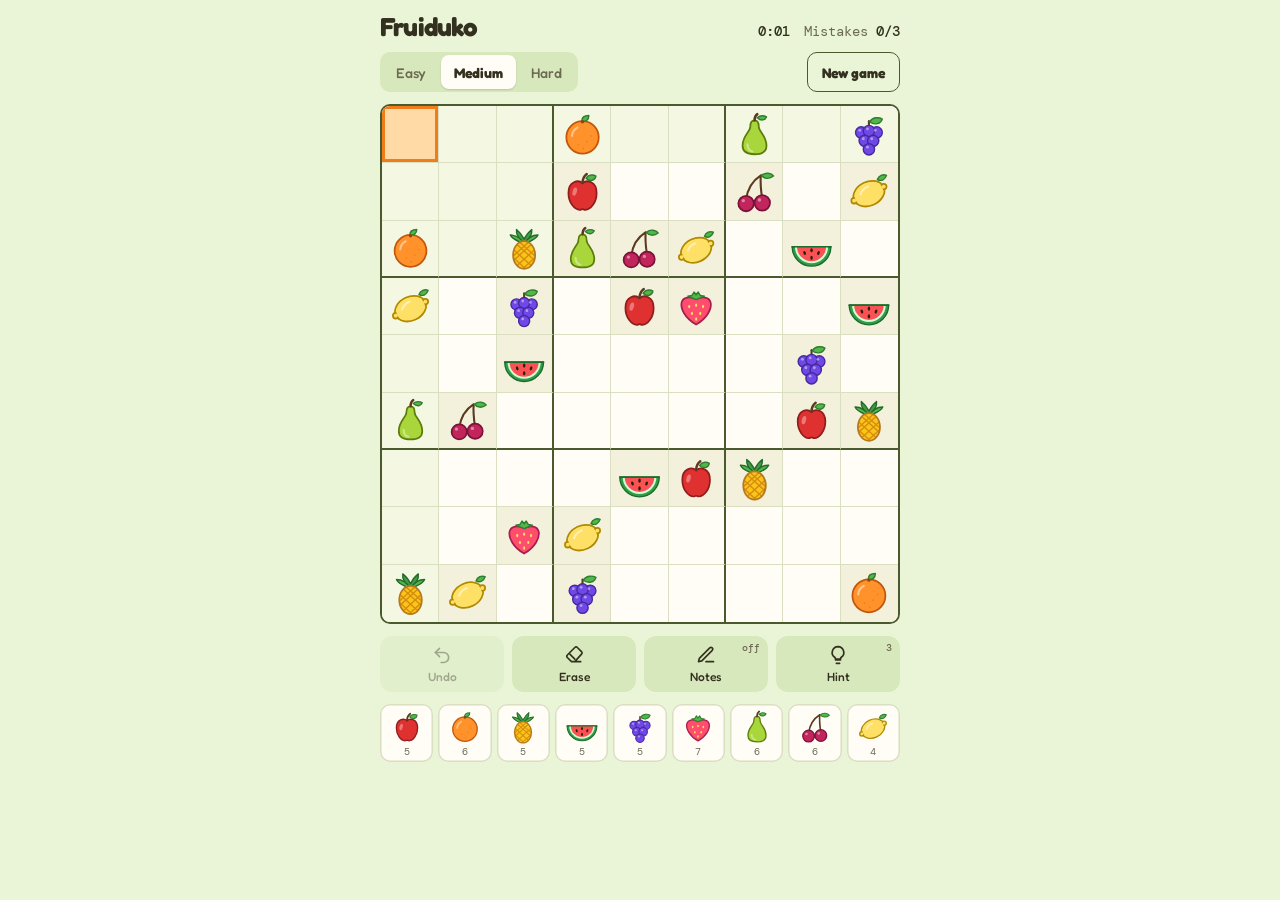
==== fruiduko/index.html @ b2b8f23d "Rename index.html to fruiduko/index.html" ====
<!doctype html><html><head><meta charset=utf8><meta name=viewport content="width=device-width,initial-scale=1,viewport-fit=cover"><style>:root{color-scheme:light;box-sizing:border-box;padding-top:env(safe-area-inset-top,0px);padding-bottom:env(safe-area-inset-bottom,0px)}html{scroll-padding-top:env(safe-area-inset-top,0px)}body{margin:0;padding:0;font:14px -apple-system,BlinkMacSystemFont,sans-serif;background:#fff;color:#000}img{max-width:100%}[hidden]:not([hidden=until-found i]){display:none!important}</style></head><body>
<title>Fruiduko</title>
<meta name="claude:viewport-fit-sides" content="cover">
<link rel="preconnect" href="https://fonts.googleapis.com">
<link rel="preconnect" href="https://fonts.gstatic.com" crossorigin>
<link rel="stylesheet" href="https://fonts.googleapis.com/css2?family=Fredoka:wght@400..700&family=DM+Mono:wght@400;500&display=swap">
<style>
/* Layout: one centred column. The board is the hero; stats sit above it, tools and number pad below it. */
/* Colour plan: a fruit stand. Leaf green for actions, orange for the selected cell, lemon for matches, berry red for mistakes. */
:root {
  --bg: #eaf5d8;
  --surface: #fffdf6;
  --ink: #33301f;
  --muted: #6c6a52;
  --line: #d9dfc0;
  --line-strong: #4b5a2e;
  --accent: #3d8b37;
  --accent-ink: #ffffff;
  --select-bg: #ffd9a6;
  --select-ring: #ef7d1a;
  --given-bg: #f3f0dc;
  --same: #fff0a8;
  --peer: #f4f8e2;
  --bad: #c2284a;
  --bad-soft: #fcd9df;
  --panel: #d8e8bd;
  --font-display: "Fredoka", "Nunito", system-ui, -apple-system, "Segoe UI", sans-serif;
  --font-mono: "DM Mono", ui-monospace, "SF Mono", Menlo, monospace;
}
@media (prefers-color-scheme: dark) {
  :root:not([data-theme="light"]) {
    --bg: #1a2216; --surface: #252f20; --ink: #f2f1df; --muted: #a8ad92;
    --line: #3a4730; --line-strong: #a3b78a; --accent: #8ed16c; --accent-ink: #13200c;
    --select-bg: #5a3a18; --select-ring: #ffa447; --given-bg: #2e3a27; --same: #4f4a1a;
    --peer: #2b3625; --bad: #ff8095; --bad-soft: #522230; --panel: #34412b; color-scheme: dark;
  }
}
:root[data-theme="dark"] {
  --bg: #1a2216; --surface: #252f20; --ink: #f2f1df; --muted: #a8ad92;
  --line: #3a4730; --line-strong: #a3b78a; --accent: #8ed16c; --accent-ink: #13200c;
  --select-bg: #5a3a18; --select-ring: #ffa447; --given-bg: #2e3a27; --same: #4f4a1a;
  --peer: #2b3625; --bad: #ff8095; --bad-soft: #522230; --panel: #34412b; color-scheme: dark;
}

* { box-sizing: border-box; }
body {
  background: var(--bg);
  color: var(--ink);
  font-family: var(--font-display);
  padding-block: 14px 24px;
  padding-left: max(16px, env(safe-area-inset-left, 0px));
  padding-right: max(16px, env(safe-area-inset-right, 0px));
  display: flex;
  justify-content: center;
  -webkit-tap-highlight-color: transparent;
}
button { font: inherit; color: inherit; }

.app {
  width: min(100%, 520px, max(300px, calc(100svh - 330px)));
  min-width: 0;
  display: flex;
  flex-direction: column;
  gap: 12px;
}

/* Header: title on the left, timer and mistakes on the right */
.top { display: flex; align-items: baseline; justify-content: space-between; gap: 12px; }
h1 { margin: 0; font-size: 26px; font-weight: 800; letter-spacing: -0.03em; line-height: 1; text-wrap: balance; }
.stats { display: flex; gap: 14px; font-family: var(--font-mono); font-size: 14px; color: var(--muted); font-variant-numeric: tabular-nums; }
.stats b { color: var(--ink); font-weight: 500; }
.stats .warn b { color: var(--bad); }

/* Difficulty switch and New game button */
.bar { display: flex; align-items: center; justify-content: space-between; gap: 10px; flex-wrap: wrap; }
.seg { display: inline-flex; background: var(--panel); border-radius: 10px; padding: 3px; gap: 2px; }
.seg button {
  border: 0; background: transparent; padding: 7px 13px; border-radius: 8px;
  font-size: 14px; font-weight: 500; color: var(--muted); cursor: pointer; min-height: 34px;
}
.seg button[aria-checked="true"] { background: var(--surface); color: var(--ink); font-weight: 700; box-shadow: 0 1px 2px rgba(0,0,0,.15); }
.ghost {
  border: 1.5px solid var(--line-strong); background: transparent; border-radius: 10px;
  padding: 7px 14px; font-size: 14px; font-weight: 700; cursor: pointer; min-height: 40px;
}

/* The 9x9 board. container-type lets digits scale with the board width (cqw units). */
.board {
  display: grid;
  grid-template-columns: repeat(9, 1fr);
  grid-template-rows: repeat(9, 1fr);
  aspect-ratio: 1;
  width: 100%;
  max-width: 100%;
  container-type: inline-size;
  background: var(--surface);
  border: 2px solid var(--line-strong);
  border-radius: 10px;
  overflow: hidden;
}
/* One cell. Thin lines everywhere; .cr / .cb add thick lines between 3x3 boxes; .ce / .be remove the outer edge. */
.cell {
  appearance: none; margin: 0; padding: 0; min-width: 0; min-height: 0;
  position: relative; background: var(--surface); color: var(--ink);
  border: 0; border-right: 1px solid var(--line); border-bottom: 1px solid var(--line);
  cursor: pointer; display: grid; place-items: center; font-family: var(--font-display);
}
.cell.cr { border-right: 2px solid var(--line-strong); }
.cell.cb { border-bottom: 2px solid var(--line-strong); }
.cell.ce { border-right: 0; }
.cell.be { border-bottom: 0; }
/* Highlight states, weakest to strongest: same row/column/box, same digit, selected cell. Wrong digits go red. */
.cell.given { background: var(--given-bg); }
.cell.peer { background: var(--peer); }
.cell.same { background: var(--same); }
.cell.sel { background: var(--select-bg); box-shadow: inset 0 0 0 3px var(--select-ring); z-index: 1; }
.cell.bad { background: var(--bad-soft); box-shadow: inset 0 0 0 2px var(--bad); }
.cell:focus-visible { outline: 2px solid var(--select-ring); outline-offset: -3px; z-index: 2; }
/* Fruit icons: each digit 1-9 is drawn as one fruit (see the <symbol> sheet in the HTML). */
.v { width: 80%; height: 80%; display: block; }
.v svg, .nt i svg, .key .d svg { display: block; width: 100%; height: 100%; }
/* Pencil marks: a 3x3 grid of small digits inside the cell, shown only while the cell is empty */
.nt { position: absolute; inset: 7%; display: grid; grid-template-columns: repeat(3, 1fr); grid-template-rows: repeat(3, 1fr); pointer-events: none; }
.nt i {
  visibility: hidden; font-style: normal; font-family: var(--font-mono);
  display: grid; place-items: center; line-height: 1;
}
.nt i.on { visibility: visible; }
.cell.hasv .nt { display: none; }

/* Undo / Erase / Notes / Hint buttons */
.tools { display: grid; grid-template-columns: repeat(4, 1fr); gap: 8px; }
.tool {
  border: 0; background: var(--panel); border-radius: 12px; min-height: 56px; cursor: pointer;
  display: flex; flex-direction: column; align-items: center; justify-content: center; gap: 4px;
  font-size: 12px; font-weight: 500; position: relative; padding: 6px 2px;
}
.tool svg { width: 20px; height: 20px; }
.tool[aria-pressed="true"] { background: var(--accent); color: var(--accent-ink); }
.tool:disabled { opacity: .4; cursor: default; }
.tool .badge {
  position: absolute; top: 5px; right: 8px; font-family: var(--font-mono); font-size: 10px; color: var(--muted);
}
.tool[aria-pressed="true"] .badge { color: var(--accent-ink); }

/* Number pad: nine buttons in one row, each with a "remaining" counter */
.pad { display: grid; grid-template-columns: repeat(9, 1fr); gap: 5px; }
.key {
  border: 0; background: var(--surface); border-radius: 10px; min-height: 58px; cursor: pointer; min-width: 0;
  display: flex; flex-direction: column; align-items: center; justify-content: center; gap: 3px;
  box-shadow: inset 0 0 0 1.5px var(--line); padding: 4px 0;
}
.key .d { width: min(34px, 82%); aspect-ratio: 1; display: block; }
.key .n { font-family: var(--font-mono); font-size: 10px; color: var(--muted); line-height: 1; }
.key:active { background: var(--select-bg); }
.key:disabled { opacity: .3; cursor: default; }
.tool:focus-visible, .key:focus-visible, .ghost:focus-visible, .seg button:focus-visible, .go:focus-visible { outline: 2px solid var(--accent); outline-offset: 2px; }


/* Dialog overlay for the win, game-over and confirm messages */
.overlay {
  position: fixed; inset: 0; z-index: 20; display: grid; place-items: center;
  background: rgba(10, 14, 22, .55);
  padding: max(16px, env(safe-area-inset-top, 0px)) max(16px, env(safe-area-inset-right, 0px)) max(16px, env(safe-area-inset-bottom, 0px)) max(16px, env(safe-area-inset-left, 0px));
}
.card { background: var(--surface); color: var(--ink); border-radius: 16px; padding: 24px; width: min(100%, 340px); display: flex; flex-direction: column; gap: 14px; }
.card h2 { margin: 0; font-size: 26px; letter-spacing: -0.03em; font-weight: 800; text-wrap: balance; }
.card p { margin: 0; color: var(--muted); font-size: 15px; line-height: 1.5; }
.facts { display: grid; grid-template-columns: repeat(3, 1fr); gap: 8px; font-family: var(--font-mono); }
.facts div { background: var(--panel); border-radius: 10px; padding: 10px 6px; text-align: center; }
.facts b { display: block; font-size: 18px; font-weight: 500; color: var(--ink); }
.facts span { font-size: 11px; color: var(--muted); }
.go { border: 0; background: var(--accent); color: var(--accent-ink); border-radius: 12px; min-height: 48px; font-size: 16px; font-weight: 700; cursor: pointer; }
.go.alt { background: transparent; color: var(--ink); box-shadow: inset 0 0 0 1.5px var(--line-strong); }

/* Slightly smaller controls on narrow phones */
@media (max-width: 420px) {
  h1 { font-size: 22px; }
  .key { min-height: 52px; }
  .seg button { padding: 7px 10px; }
}
@media (prefers-reduced-motion: no-preference) {
  .cell, .tool, .key { transition: background-color .12s ease; }
}
</style>

<!-- Fruit drawings. Fruit n stands for digit n. They are referenced with <use href="#fruit-n"> so they are defined only once. -->
<svg width="0" height="0" style="position:absolute" aria-hidden="true" focusable="false">
  <defs>
    <!-- 1 Apple -->
    <symbol id="fruit-1" viewBox="0 0 64 64">
      <path d="M32 20c-6-5-20-3-20 14 0 14 9 24 16 24 2 0 3-1 4-1s2 1 4 1c7 0 16-10 16-24 0-17-14-19-20-14z" fill="#e03131" stroke="#8f1d1d" stroke-width="2.5" stroke-linejoin="round"/>
      <path d="M32 20c0-6 2-10 6-13" fill="none" stroke="#5b3a1e" stroke-width="3.5" stroke-linecap="round"/>
      <path d="M37 13c4-6 11-5 14-3-1 6-8 9-14 3z" fill="#51b848" stroke="#2e7d32" stroke-width="2" stroke-linejoin="round"/>
      <ellipse cx="21" cy="32" rx="3" ry="6" fill="#fff" opacity=".35" transform="rotate(15 21 32)"/>
    </symbol>
    <!-- 2 Orange -->
    <symbol id="fruit-2" viewBox="0 0 64 64">
      <circle cx="32" cy="36" r="23" fill="#ff922b" stroke="#c2570c" stroke-width="2.5"/>
      <path d="M31 13c0-5 4-8 10-8 0 6-4 9-10 8z" fill="#51b848" stroke="#2e7d32" stroke-width="2" stroke-linejoin="round"/>
      <circle cx="32" cy="14" r="2.5" fill="#8a4a0f"/>
      <path d="M17 34a15 15 0 0 1 8-12" fill="none" stroke="#fff" stroke-width="3" stroke-linecap="round" opacity=".45"/>
      <g fill="#e8710f" opacity=".6"><circle cx="38" cy="42" r="1.2"/><circle cx="26" cy="46" r="1.2"/><circle cx="44" cy="34" r="1.2"/><circle cx="33" cy="52" r="1.2"/></g>
    </symbol>
    <!-- 3 Pineapple -->
    <symbol id="fruit-3" viewBox="0 0 64 64">
      <clipPath id="pineapple-body"><ellipse cx="32" cy="42" rx="16" ry="20"/></clipPath>
      <path d="M32 26C25 18 20 14 21 5c4 3 8 8 11 14 3-6 7-11 11-14 1 9-4 13-11 21z" fill="#3f9e45" stroke="#25692b" stroke-width="2" stroke-linejoin="round"/>
      <path d="M32 26C24 22 15 20 12 13c7 0 15 4 20 13zM32 26c8-4 17-6 20-13-7 0-15 4-20 13z" fill="#51b848" stroke="#25692b" stroke-width="2" stroke-linejoin="round"/>
      <ellipse cx="32" cy="42" rx="16" ry="20" fill="#fcc419"/>
      <g clip-path="url(#pineapple-body)" stroke="#c77d0a" stroke-width="2" opacity=".75">
        <path d="M10 28l44 40M10 40l44 40M10 16l44 40M10 52l32 30M24 22l40 36"/>
        <path d="M54 28L10 68M54 40L10 80M54 16L10 56M54 52L22 82M40 22L0 58"/>
      </g>
      <ellipse cx="32" cy="42" rx="16" ry="20" fill="none" stroke="#b7791f" stroke-width="2.5"/>
    </symbol>
    <!-- 4 Watermelon slice -->
    <symbol id="fruit-4" viewBox="0 0 64 64">
      <g transform="translate(0 6)">
        <path d="M4 24a28 28 0 0 0 56 0z" fill="#2f9e44" stroke="#1d6b2d" stroke-width="2" stroke-linejoin="round"/>
        <path d="M8 24a24 24 0 0 0 48 0z" fill="#d3f9d8"/>
        <path d="M11 24a21 21 0 0 0 42 0z" fill="#fa5252"/>
        <g fill="#2b1d12"><ellipse cx="22" cy="33" rx="1.8" ry="3" transform="rotate(-20 22 33)"/><ellipse cx="32" cy="40" rx="1.8" ry="3"/><ellipse cx="42" cy="33" rx="1.8" ry="3" transform="rotate(20 42 33)"/><ellipse cx="32" cy="29" rx="1.8" ry="3"/></g>
        <path d="M4 24h56" stroke="#1d6b2d" stroke-width="2.5" stroke-linecap="round"/>
      </g>
    </symbol>
    <!-- 5 Grapes -->
    <symbol id="fruit-5" viewBox="0 0 64 64">
      <path d="M32 22v-9" stroke="#5b3a1e" stroke-width="3" stroke-linecap="round"/>
      <path d="M33 14c4-7 13-7 18-4-2 7-11 9-18 4z" fill="#51b848" stroke="#2e7d32" stroke-width="2" stroke-linejoin="round"/>
      <g fill="#7048e8" stroke="#45299c" stroke-width="2">
        <circle cx="21" cy="29" r="8"/><circle cx="43" cy="29" r="8"/><circle cx="32" cy="27" r="8"/>
        <circle cx="26" cy="41" r="8"/><circle cx="38" cy="41" r="8"/><circle cx="32" cy="53" r="8"/>
      </g>
      <g fill="#fff" opacity=".45"><circle cx="19" cy="26" r="2"/><circle cx="30" cy="24" r="2"/><circle cx="41" cy="26" r="2"/><circle cx="24" cy="38" r="2"/><circle cx="36" cy="38" r="2"/><circle cx="30" cy="50" r="2"/></g>
    </symbol>
    <!-- 6 Strawberry -->
    <symbol id="fruit-6" viewBox="0 0 64 64">
      <path d="M32 58C16 49 9 35 11 26c2-8 12-9 21-5 9-4 19-3 21 5 2 9-5 23-21 32z" fill="#ff4d6d" stroke="#a61e4d" stroke-width="2.5" stroke-linejoin="round"/>
      <path d="M32 22l-12-5 6-1 3-5 3 4 3-4 3 5 6 1z" fill="#51b848" stroke="#2e7d32" stroke-width="2" stroke-linejoin="round"/>
      <g fill="#ffe066"><ellipse cx="22" cy="32" rx="1.5" ry="2.4"/><ellipse cx="32" cy="30" rx="1.5" ry="2.4"/><ellipse cx="42" cy="32" rx="1.5" ry="2.4"/><ellipse cx="26" cy="42" rx="1.5" ry="2.4"/><ellipse cx="38" cy="42" rx="1.5" ry="2.4"/><ellipse cx="32" cy="50" rx="1.5" ry="2.4"/></g>
    </symbol>
    <!-- 7 Pear -->
    <symbol id="fruit-7" viewBox="0 0 64 64">
      <path d="M32 12c-4 0-6 4-6 9 0 7-11 12-11 27 0 9 8 12 17 12s17-3 17-12c0-15-11-20-11-27 0-5-2-9-6-9z" fill="#a9d63a" stroke="#5c7c0b" stroke-width="2.5" stroke-linejoin="round"/>
      <path d="M32 12c0-4 1-7 4-9" fill="none" stroke="#5b3a1e" stroke-width="3.5" stroke-linecap="round"/>
      <path d="M36 8c4-4 10-3 13-1-2 5-8 6-13 1z" fill="#51b848" stroke="#2e7d32" stroke-width="2" stroke-linejoin="round"/>
      <path d="M22 46c0 6 3 9 7 10" fill="none" stroke="#fff" stroke-width="3" stroke-linecap="round" opacity=".4"/>
    </symbol>
    <!-- 8 Cherries -->
    <symbol id="fruit-8" viewBox="0 0 64 64">
      <path d="M20 44C22 26 30 16 41 9M43 43C41 30 40 18 41 9" fill="none" stroke="#5b3a1e" stroke-width="3" stroke-linecap="round"/>
      <path d="M42 9c6-5 14-3 17 1-6 5-14 4-17-1z" fill="#51b848" stroke="#2e7d32" stroke-width="2" stroke-linejoin="round"/>
      <circle cx="20" cy="49" r="11" fill="#c2255c" stroke="#7a1238" stroke-width="2.5"/>
      <circle cx="43" cy="48" r="11" fill="#c2255c" stroke="#7a1238" stroke-width="2.5"/>
      <g fill="#fff" opacity=".45"><circle cx="16" cy="45" r="2.4"/><circle cx="39" cy="44" r="2.4"/></g>
    </symbol>
    <!-- 9 Lemon -->
    <symbol id="fruit-9" viewBox="0 0 64 64">
      <g fill="#ffe066" stroke="#b08a00" stroke-width="2.5" stroke-linejoin="round">
        <ellipse cx="32" cy="35" rx="23" ry="17" transform="rotate(-25 32 35)"/>
        <circle cx="11" cy="45" r="4"/><circle cx="53" cy="25" r="4"/>
      </g>
      <ellipse cx="32" cy="35" rx="21" ry="15" transform="rotate(-25 32 35)" fill="#ffe066"/>
      <path d="M44 15c2-6 8-8 13-6-2 6-7 9-13 6z" fill="#51b848" stroke="#2e7d32" stroke-width="2" stroke-linejoin="round"/>
      <path d="M20 36c2-6 6-9 11-11" fill="none" stroke="#fff" stroke-width="3" stroke-linecap="round" opacity=".5"/>
    </symbol>
  </defs>
</svg>

<!-- Game screen: header, difficulty, board, tools, number pad -->
<main class="app">
  <div class="top">
    <h1>Fruiduko</h1>
    <div class="stats" aria-live="off">
      <span id="timer-wrap"><b id="timer">0:00</b></span>
      <span id="miss-wrap">Mistakes <b id="miss">0/3</b></span>
    </div>
  </div>

  <div class="bar">
    <div class="seg" role="radiogroup" aria-label="Difficulty">
      <button type="button" id="lv-easy" role="radio" data-level="easy" aria-checked="false">Easy</button>
      <button type="button" id="lv-medium" role="radio" data-level="medium" aria-checked="true">Medium</button>
      <button type="button" id="lv-hard" role="radio" data-level="hard" aria-checked="false">Hard</button>
    </div>
    <button type="button" class="ghost" id="new-game">New game</button>
  </div>

  <div class="board" id="board" role="group" aria-label="Sudoku board"></div>

  <div class="tools">
    <button type="button" class="tool" id="undo"><svg viewBox="0 0 24 24" fill="none" stroke="currentColor" stroke-width="2" stroke-linecap="round" stroke-linejoin="round" aria-hidden="true"><path d="M9 14 4 9l5-5"/><path d="M4 9h10a6 6 0 0 1 0 12h-3"/></svg>Undo</button>
    <button type="button" class="tool" id="erase"><svg viewBox="0 0 24 24" fill="none" stroke="currentColor" stroke-width="2" stroke-linecap="round" stroke-linejoin="round" aria-hidden="true"><path d="M20 20H9l-5-5a2 2 0 0 1 0-3l9-9a2 2 0 0 1 3 0l5 5a2 2 0 0 1 0 3l-8 9"/><path d="M7 11l6 6"/></svg>Erase</button>
    <button type="button" class="tool" id="notes" aria-pressed="false"><svg viewBox="0 0 24 24" fill="none" stroke="currentColor" stroke-width="2" stroke-linecap="round" stroke-linejoin="round" aria-hidden="true"><path d="M12 20h9"/><path d="M16.5 3.5a2.1 2.1 0 0 1 3 3L7 19l-4 1 1-4Z"/></svg>Notes<span class="badge" id="notes-badge">off</span></button>
    <button type="button" class="tool" id="hint"><svg viewBox="0 0 24 24" fill="none" stroke="currentColor" stroke-width="2" stroke-linecap="round" stroke-linejoin="round" aria-hidden="true"><path d="M9 18h6"/><path d="M10 22h4"/><path d="M12 2a7 7 0 0 0-4 12.7c.6.5 1 1.3 1 2.3h6c0-1 .4-1.8 1-2.3A7 7 0 0 0 12 2Z"/></svg>Hint<span class="badge" id="hint-badge">3</span></button>
  </div>

  <div class="pad" id="pad"></div>

</main>

<!-- Dialog used for win, game over and "start a new game?" confirmation (filled in by the script) -->
<div class="overlay" id="overlay" hidden>
  <div class="card" role="dialog" aria-modal="true" aria-labelledby="ov-title">
    <h2 id="ov-title"></h2>
    <p id="ov-text"></p>
    <div class="facts" id="ov-facts"></div>
    <button type="button" class="go" id="ov-primary"></button>
    <button type="button" class="go alt" id="ov-secondary"></button>
  </div>
</div>

<script>
(function () {
  'use strict';

  /* =====================================================================
     SETTINGS
     ===================================================================== */

  // Bumped from v1 because the saved-game format changed with the renaming.
  const STORAGE_KEY = 'nine-by-nine-v2';  // the saved format is unchanged, so earlier games still load
  const CELL_COUNT = 81;
  const MAX_MISTAKES = 3;
  const MAX_HINTS = 3;

  // How many numbers are pre-filled ("clues") at each difficulty. Fewer clues = harder.
  const CLUES_BY_LEVEL = { easy: 40, medium: 32, hard: 26 };
  const LEVEL_LABEL = { easy: 'Easy', medium: 'Medium', hard: 'Hard' };

  // Each digit 1-9 is shown as one fruit. FRUIT_NAMES[0] is the fruit for digit 1, and so on.
  // The drawings live in the <symbol> sheet at the top of the page (ids fruit-1 ... fruit-9).
  const FRUIT_NAMES = ['Apple', 'Orange', 'Pineapple', 'Watermelon', 'Grapes', 'Strawberry', 'Pear', 'Cherries', 'Lemon'];

  // Returns the SVG markup that draws the fruit for a digit.
  function fruitIcon(digit) {
    return '<svg viewBox="0 0 64 64" aria-hidden="true"><use href="#fruit-' + digit + '"/></svg>';
  }

  // Removing clues one by one can take a while; stop after this long and keep what we have.
  const MAX_GENERATION_MS = 1500;

  /* =====================================================================
     BOARD GEOMETRY
     Cells are numbered 0..80, left to right, top to bottom:
       row = floor(cell / 9), column = cell % 9
     A "box" is one of the nine 3x3 blocks, numbered 0..8 in the same order.
     ===================================================================== */

  const boxIndexOfCell = [];  // boxIndexOfCell[cell] -> which 3x3 box the cell is in
  const peerCellsOf = [];     // peerCellsOf[cell]    -> the 20 cells sharing its row, column or box

  for (let cell = 0; cell < CELL_COUNT; cell++) {
    const row = Math.floor(cell / 9);
    const column = cell % 9;
    boxIndexOfCell.push(Math.floor(row / 3) * 3 + Math.floor(column / 3));
  }

  for (let cell = 0; cell < CELL_COUNT; cell++) {
    const peers = [];
    for (let other = 0; other < CELL_COUNT; other++) {
      if (other === cell) continue;
      const sameRow = Math.floor(cell / 9) === Math.floor(other / 9);
      const sameColumn = cell % 9 === other % 9;
      const sameBox = boxIndexOfCell[cell] === boxIndexOfCell[other];
      if (sameRow || sameColumn || sameBox) peers.push(other);
    }
    peerCellsOf.push(peers);
  }

  // Fisher-Yates shuffle: puts the array in random order (changes the array itself).
  function shuffleInPlace(items) {
    for (let i = items.length - 1; i > 0; i--) {
      const j = Math.floor(Math.random() * (i + 1));
      const swap = items[i];
      items[i] = items[j];
      items[j] = swap;
    }
    return items;
  }

  /* =====================================================================
     PUZZLE GENERATION
     1. Fill a complete valid grid using a randomised solver.
     2. Remove numbers one at a time, but only keep a removal if the puzzle
        still has exactly one solution.
     ===================================================================== */

  /*
    Backtracking solver.

    `grid` is an array of 81 digits, with 0 meaning empty.
    The solver tracks which digits are already used in each row, column and
    box as bitmasks: digit d is stored as bit (d - 1), so 1 -> 0b000000001
    and 9 -> 0b100000000.

    It always fills the empty cell with the fewest possible digits first,
    which keeps the search very small.

    It stops once it has found `solutionLimit` solutions. Passing 2 is
    enough to answer "is this solution unique?".
    With `randomizeOrder` it tries digits in random order, which is how we
    create a random complete grid from an empty one.

    Returns how many solutions it found and a copy of the first one.
  */
  function solveGrid(grid, solutionLimit, randomizeOrder) {
    const rowDigitMasks = new Array(9).fill(0);
    const columnDigitMasks = new Array(9).fill(0);
    const boxDigitMasks = new Array(9).fill(0);
    const workingGrid = grid.slice(); // never modify the caller's grid
    let solutionCount = 0;
    let firstSolution = null;

    // Record the digits that are already on the board.
    for (let cell = 0; cell < CELL_COUNT; cell++) {
      const digit = workingGrid[cell];
      if (digit) {
        const digitBit = 1 << (digit - 1);
        rowDigitMasks[Math.floor(cell / 9)] |= digitBit;
        columnDigitMasks[cell % 9] |= digitBit;
        boxDigitMasks[boxIndexOfCell[cell]] |= digitBit;
      }
    }

    function search() {
      // Step 1: find the empty cell with the fewest candidate digits.
      let bestCell = -1;
      let bestCandidates = 0;     // bitmask of digits that fit in bestCell
      let bestCandidateCount = 10;

      for (let cell = 0; cell < CELL_COUNT; cell++) {
        if (workingGrid[cell]) continue;
        const usedDigits = rowDigitMasks[Math.floor(cell / 9)] | columnDigitMasks[cell % 9] | boxDigitMasks[boxIndexOfCell[cell]];
        const candidates = ~usedDigits & 0b111111111;

        // Count the set bits in `candidates`.
        let candidateCount = 0;
        let remaining = candidates;
        while (remaining) {
          remaining &= remaining - 1; // clears the lowest set bit
          candidateCount++;
        }

        if (candidateCount < bestCandidateCount) {
          bestCandidateCount = candidateCount;
          bestCell = cell;
          bestCandidates = candidates;
          if (candidateCount <= 1) break; // can't do better than 0 or 1
        }
      }

      // Step 2: no empty cell left means the grid is solved.
      if (bestCell < 0) {
        solutionCount++;
        if (!firstSolution) firstSolution = workingGrid.slice();
        return;
      }

      // An empty cell with no candidates is a dead end: go back and try something else.
      if (bestCandidateCount === 0) return;

      // Step 3: try each candidate digit in the chosen cell.
      const digitsToTry = [];
      for (let digitIndex = 0; digitIndex < 9; digitIndex++) {
        if (bestCandidates & (1 << digitIndex)) digitsToTry.push(digitIndex);
      }
      if (randomizeOrder) shuffleInPlace(digitsToTry);

      const row = Math.floor(bestCell / 9);
      const column = bestCell % 9;
      const box = boxIndexOfCell[bestCell];

      for (const digitIndex of digitsToTry) {
        const digitBit = 1 << digitIndex;

        // Place the digit and mark it as used...
        workingGrid[bestCell] = digitIndex + 1;
        rowDigitMasks[row] |= digitBit;
        columnDigitMasks[column] |= digitBit;
        boxDigitMasks[box] |= digitBit;

        search(); // ...then solve the rest of the grid.

        // Undo the placement before trying the next digit.
        workingGrid[bestCell] = 0;
        rowDigitMasks[row] &= ~digitBit;
        columnDigitMasks[column] &= ~digitBit;
        boxDigitMasks[box] &= ~digitBit;

        if (solutionCount >= solutionLimit) return;
      }
    }

    search();
    return { solutionCount, firstSolution };
  }

  // Builds a puzzle for the given level. Returns the puzzle (with blanks) and its solution.
  function generatePuzzle(level) {
    const emptyGrid = new Array(CELL_COUNT).fill(0);
    const solvedGrid = solveGrid(emptyGrid, 1, true).firstSolution;

    const puzzleGrid = solvedGrid.slice();
    const removalOrder = shuffleInPlace(emptyGrid.map((_, cell) => cell));
    const targetClues = CLUES_BY_LEVEL[level];
    let clueCount = CELL_COUNT;
    const startedAt = Date.now();

    for (const cell of removalOrder) {
      if (clueCount <= targetClues) break;
      if (Date.now() - startedAt > MAX_GENERATION_MS) break;

      const removedDigit = puzzleGrid[cell];
      puzzleGrid[cell] = 0;

      // Keep the removal only if exactly one solution remains.
      if (solveGrid(puzzleGrid, 2, false).solutionCount === 1) {
        clueCount--;
      } else {
        puzzleGrid[cell] = removedDigit; // put it back
      }
    }
    return { givenDigits: puzzleGrid, solvedDigits: solvedGrid };
  }

  /* =====================================================================
     GAME STATE
     ===================================================================== */

  /*
    `game` holds everything needed to draw the board and to save it:
      level            'easy' | 'medium' | 'hard'
      givenDigits      the puzzle as generated (0 = empty). Never changes.
      solvedDigits     the unique solution. Used to detect wrong numbers.
      currentDigits    what is on the board now (givens + the player's entries)
      pencilNoteMasks  per cell, a bitmask of pencil-mark digits (bit d-1 = digit d)
      mistakeCount, hintsUsed, elapsedSeconds
      selectedCell     0..80, or -1 for none
      isNotesMode      true when number buttons toggle pencil marks
      isSolved         the puzzle is complete
      isOutOfMistakes  the player used up all their mistakes
  */
  let game = null;

  // Snapshots of the board taken before each move, so Undo can step back.
  let undoStack = [];

  function createGame(level, puzzle) {
    return {
      level: level,
      givenDigits: puzzle.givenDigits,
      solvedDigits: puzzle.solvedDigits,
      currentDigits: puzzle.givenDigits.slice(),
      pencilNoteMasks: new Array(CELL_COUNT).fill(0),
      mistakeCount: 0,
      hintsUsed: 0,
      elapsedSeconds: 0,
      selectedCell: -1,
      isNotesMode: false,
      isSolved: false,
      isOutOfMistakes: false
    };
  }

  // First cell that does not yet hold its correct digit. Used as the starting selection.
  function firstUnsolvedCell() {
    for (let cell = 0; cell < CELL_COUNT; cell++) {
      if (game.currentDigits[cell] !== game.solvedDigits[cell]) return cell;
    }
    return 0;
  }

  // The game ends when it is solved or the mistakes are used up. Input is locked then.
  function isGameFinished() {
    return game.isSolved || game.isOutOfMistakes;
  }

  /* ---------- Saving to the browser ---------- */
  // Storage can be blocked (private windows etc.), so every access is wrapped in try/catch.

  function saveGame() {
    try { localStorage.setItem(STORAGE_KEY, JSON.stringify(game)); } catch (error) { /* ignore */ }
  }

  // Returns a previously saved, unfinished game, or null if there is none or it looks damaged.
  function loadSavedGame() {
    try {
      const raw = localStorage.getItem(STORAGE_KEY);
      if (!raw) return null;
      const saved = JSON.parse(raw);
      if (!saved || !CLUES_BY_LEVEL[saved.level]) return null;

      const listsAreValid = ['givenDigits', 'solvedDigits', 'currentDigits', 'pencilNoteMasks']
        .every(name => Array.isArray(saved[name]) && saved[name].length === CELL_COUNT);
      if (!listsAreValid || saved.isSolved) return null;
      return saved;
    } catch (error) {
      return null;
    }
  }

  /* =====================================================================
     PAGE ELEMENTS
     ===================================================================== */

  const boardElement = document.getElementById('board');
  const numberPadElement = document.getElementById('pad');
  const overlayElement = document.getElementById('overlay');

  const cellButtons = [];          // the 81 board buttons
  const cellValueElements = [];    // the big digit inside each cell
  const cellNoteElements = [];     // for each cell, its nine small pencil-mark digits
  const padKeyButtons = [];        // buttons 1-9 under the board
  const padKeyCountLabels = [];    // the "how many left" label on each pad button

  // Builds the 81 cells and the 9 number buttons once. After that we only update them.
  (function buildBoardAndPad() {
    for (let cell = 0; cell < CELL_COUNT; cell++) {
      const row = Math.floor(cell / 9);
      const column = cell % 9;

      const button = document.createElement('button');
      button.type = 'button';
      button.dataset.cell = cell;

      // Class names add the thicker lines between the 3x3 boxes (see the CSS).
      // `cr`/`cb` = thick right/bottom edge, `ce`/`be` = no edge on the last column/row.
      button.className = 'cell'
        + (column % 3 === 2 && column < 8 ? ' cr' : '')
        + (row % 3 === 2 && row < 8 ? ' cb' : '')
        + (column === 8 ? ' ce' : '')
        + (row === 8 ? ' be' : '');

      // One big digit plus a 3x3 grid of small pencil marks.
      let markup = '<span class="v"></span><span class="nt">';
      for (let digit = 1; digit <= 9; digit++) markup += '<i>' + fruitIcon(digit) + '</i>';
      button.innerHTML = markup + '</span>';

      boardElement.appendChild(button);
      cellButtons.push(button);
      cellValueElements.push(button.firstChild);
      cellNoteElements.push(Array.from(button.lastChild.children));
    }

    for (let digit = 1; digit <= 9; digit++) {
      const key = document.createElement('button');
      key.type = 'button';
      key.className = 'key';
      key.dataset.digit = digit;
      key.setAttribute('aria-label', 'Enter ' + FRUIT_NAMES[digit - 1]);
      key.innerHTML = '<span class="d">' + fruitIcon(digit) + '</span><span class="n"></span>';
      numberPadElement.appendChild(key);
      padKeyButtons.push(key);
      padKeyCountLabels.push(key.lastChild);
    }
  })();

  // 75 seconds -> "1:15"
  function formatTime(totalSeconds) {
    const minutes = Math.floor(totalSeconds / 60);
    const seconds = totalSeconds % 60;
    return minutes + ':' + (seconds < 10 ? '0' : '') + seconds;
  }

  /* =====================================================================
     DRAWING
     renderGame() makes the page match the `game` object. It is called after
     every change, so the rest of the code never edits the display directly.
     ===================================================================== */

  function renderGame() {
    const selectedCell = game.selectedCell;
    const selectedDigit = selectedCell >= 0 ? game.currentDigits[selectedCell] : 0;
    const selectedPeers = selectedCell >= 0 ? peerCellsOf[selectedCell] : [];
    const correctDigitCounts = new Array(10).fill(0); // index = digit 1..9

    for (let cell = 0; cell < CELL_COUNT; cell++) {
      const digit = game.currentDigits[cell];
      const button = cellButtons[cell];
      const isGiven = game.givenDigits[cell] !== 0;
      const isWrong = digit !== 0 && digit !== game.solvedDigits[cell];

      if (digit && !isWrong) correctDigitCounts[digit]++;

      // Classes decide colours: player digit, wrong digit, selection, highlights.
      button.classList.toggle('given', isGiven);
      button.classList.toggle('bad', isWrong);
      button.classList.toggle('hasv', digit !== 0);
      button.classList.toggle('sel', cell === selectedCell);
      button.classList.toggle('peer', selectedCell >= 0 && cell !== selectedCell && selectedPeers.includes(cell));
      button.classList.toggle('same', selectedDigit !== 0 && digit === selectedDigit && cell !== selectedCell);

      // Draw the fruit for this digit. The markup is only rebuilt when the digit changes.
      if (cellValueElements[cell].dataset.digit !== String(digit)) {
        cellValueElements[cell].dataset.digit = digit;
        cellValueElements[cell].innerHTML = digit ? fruitIcon(digit) : '';
      }

      // Show pencil marks only on empty cells.
      if (!digit) {
        for (let digitIndex = 0; digitIndex < 9; digitIndex++) {
          const markIsSet = (game.pencilNoteMasks[cell] & (1 << digitIndex)) !== 0;
          cellNoteElements[cell][digitIndex].classList.toggle('on', markIsSet);
        }
      }

      button.setAttribute('aria-label',
        'Row ' + (Math.floor(cell / 9) + 1) + ', column ' + (cell % 9 + 1) + ', '
        + (digit ? (isGiven ? 'given ' : '') + FRUIT_NAMES[digit - 1] : 'empty'));
    }

    // Number pad: show how many of each digit are still missing, and disable finished digits.
    for (let digit = 1; digit <= 9; digit++) {
      const remaining = 9 - correctDigitCounts[digit];
      padKeyCountLabels[digit - 1].textContent = remaining > 0 ? remaining : '';
      padKeyButtons[digit - 1].disabled = remaining <= 0;
    }

    // Header and tool buttons.
    document.getElementById('timer').textContent = formatTime(game.elapsedSeconds);
    document.getElementById('miss').textContent = game.mistakeCount + '/' + MAX_MISTAKES;
    document.getElementById('miss-wrap').className = game.mistakeCount > 0 ? 'warn' : '';

    document.getElementById('notes').setAttribute('aria-pressed', game.isNotesMode ? 'true' : 'false');
    document.getElementById('notes-badge').textContent = game.isNotesMode ? 'on' : 'off';

    const hintsLeft = MAX_HINTS - game.hintsUsed;
    document.getElementById('hint-badge').textContent = hintsLeft;
    document.getElementById('hint').disabled = hintsLeft <= 0;
    document.getElementById('undo').disabled = undoStack.length === 0;

    // Difficulty switch: mark the current level.
    ['easy', 'medium', 'hard'].forEach(function (level) {
      document.getElementById('lv-' + level).setAttribute('aria-checked', game.level === level ? 'true' : 'false');
    });
  }

  /* =====================================================================
     PLAYER ACTIONS
     ===================================================================== */

  // Saves a snapshot of the board so the next change can be undone.
  function rememberStateForUndo() {
    undoStack.push({
      digits: game.currentDigits.slice(),
      noteMasks: game.pencilNoteMasks.slice()
    });
    if (undoStack.length > 200) undoStack.shift(); // keep memory bounded
  }

  // After a correct digit is placed, that digit can no longer be a candidate in any peer cell.
  function removeNoteFromPeers(cell, digit) {
    const digitBitCleared = ~(1 << (digit - 1));
    for (const peer of peerCellsOf[cell]) game.pencilNoteMasks[peer] &= digitBitCleared;
  }

  // Runs after every move: checks for a win or a loss, saves, and redraws.
  function afterMove() {
    const puzzleIsComplete = game.currentDigits.every((digit, cell) => digit === game.solvedDigits[cell]);

    if (puzzleIsComplete) {
      game.isSolved = true;
      showEndDialog(true);
    } else if (game.mistakeCount >= MAX_MISTAKES) {
      game.isOutOfMistakes = true;
      showEndDialog(false);
    }
    saveGame();
    renderGame();
  }

  // The player tapped a fruit button.
  function enterDigit(digit) {
    if (isGameFinished()) return;
    const cell = game.selectedCell;
    if (cell < 0 || game.givenDigits[cell]) return; // nothing selected, or a locked starting number

    const existingDigit = game.currentDigits[cell];
    if (existingDigit && existingDigit === game.solvedDigits[cell]) return; // correct answers are locked

    if (game.isNotesMode) {
      // Notes mode: flip this digit's pencil mark on or off (XOR toggles one bit).
      if (existingDigit) return; // marks only go in empty cells
      rememberStateForUndo();
      game.pencilNoteMasks[cell] ^= (1 << (digit - 1));
    } else {
      if (existingDigit === digit) return; // same wrong digit again: nothing to do
      rememberStateForUndo();
      game.currentDigits[cell] = digit;
      game.pencilNoteMasks[cell] = 0; // a placed digit replaces any pencil marks

      if (digit !== game.solvedDigits[cell]) {
        game.mistakeCount++; // wrong digit: it stays on the board in red until erased
      } else {
        removeNoteFromPeers(cell, digit);
      }
    }
    afterMove();
  }

  // Clears a wrong digit and/or the pencil marks from the selected cell.
  function eraseSelectedCell() {
    if (isGameFinished()) return;
    const cell = game.selectedCell;
    if (cell < 0 || game.givenDigits[cell]) return;

    const existingDigit = game.currentDigits[cell];
    if (existingDigit && existingDigit === game.solvedDigits[cell]) return; // correct answers stay
    if (!existingDigit && !game.pencilNoteMasks[cell]) return;              // already empty

    rememberStateForUndo();
    game.currentDigits[cell] = 0;
    game.pencilNoteMasks[cell] = 0;
    saveGame();
    renderGame();
  }

  // Restores the board to how it was before the last move. (Mistakes already counted stay counted.)
  function undoLastMove() {
    if (isGameFinished() || undoStack.length === 0) return;
    const snapshot = undoStack.pop();
    game.currentDigits = snapshot.digits;
    game.pencilNoteMasks = snapshot.noteMasks;
    saveGame();
    renderGame();
  }

  // Reveals the correct digit for the selected cell, or for a random unsolved cell
  // if nothing useful is selected.
  function giveHint() {
    if (isGameFinished() || game.hintsUsed >= MAX_HINTS) return;

    let targetCell = game.selectedCell;
    const selectionIsUseless = targetCell < 0
      || game.givenDigits[targetCell]
      || game.currentDigits[targetCell] === game.solvedDigits[targetCell];

    if (selectionIsUseless) {
      const unsolvedCells = [];
      for (let cell = 0; cell < CELL_COUNT; cell++) {
        if (game.currentDigits[cell] !== game.solvedDigits[cell]) unsolvedCells.push(cell);
      }
      if (unsolvedCells.length === 0) return;
      targetCell = unsolvedCells[Math.floor(Math.random() * unsolvedCells.length)];
    }

    rememberStateForUndo();
    game.currentDigits[targetCell] = game.solvedDigits[targetCell];
    game.pencilNoteMasks[targetCell] = 0;
    removeNoteFromPeers(targetCell, game.solvedDigits[targetCell]);
    game.hintsUsed++;
    game.selectedCell = targetCell;
    afterMove();
  }

  // Generates a puzzle and starts playing it. The short timeout lets the browser
  // update the page before the (brief) generation work begins.
  function startNewGame(level) {
    boardElement.setAttribute('aria-busy', 'true');
    setTimeout(function () {
      game = createGame(level, generatePuzzle(level));
      game.selectedCell = firstUnsolvedCell();
      undoStack = [];
      hideOverlay();
      boardElement.removeAttribute('aria-busy');
      saveGame();
      renderGame();
    }, 30);
  }

  // Same puzzle, back to the starting position (used after running out of mistakes).
  function restartSamePuzzle() {
    game = createGame(game.level, { givenDigits: game.givenDigits, solvedDigits: game.solvedDigits });
    game.selectedCell = firstUnsolvedCell();
    undoStack = [];
    hideOverlay();
    saveGame();
    renderGame();
  }

  /* =====================================================================
     DIALOGS
     One overlay element is reused for two purposes:
       'end'     - shown when the puzzle is solved or mistakes run out
       'confirm' - shown before throwing away a game in progress
     ===================================================================== */

  function hideOverlay() {
    overlayElement.hidden = true;
  }

  function showEndDialog(playerWon) {
    overlayElement.dataset.mode = 'end';
    document.getElementById('ov-title').textContent = playerWon ? 'Solved' : 'Out of mistakes';
    document.getElementById('ov-text').textContent = playerWon
      ? LEVEL_LABEL[game.level] + ' puzzle complete.'
      : 'Three wrong numbers ends the round. Try the same puzzle again or start a new one.';

    // Summary tiles: time, mistakes, hints.
    const factsElement = document.getElementById('ov-facts');
    factsElement.hidden = false;
    factsElement.innerHTML = '';
    [[formatTime(game.elapsedSeconds), 'time'], [game.mistakeCount, 'mistakes'], [game.hintsUsed, 'hints']]
      .forEach(function (fact) {
        const tile = document.createElement('div');
        const value = document.createElement('b');
        const label = document.createElement('span');
        value.textContent = fact[0];
        label.textContent = fact[1];
        tile.appendChild(value);
        tile.appendChild(label);
        factsElement.appendChild(tile);
      });

    const primaryButton = document.getElementById('ov-primary');
    const secondaryButton = document.getElementById('ov-secondary');
    if (playerWon) {
      primaryButton.textContent = 'New ' + LEVEL_LABEL[game.level].toLowerCase() + ' game';
      primaryButton.onclick = function () { startNewGame(game.level); };
      secondaryButton.hidden = true;
    } else {
      primaryButton.textContent = 'Try again';
      primaryButton.onclick = restartSamePuzzle;
      secondaryButton.hidden = false;
      secondaryButton.textContent = 'New game';
      secondaryButton.onclick = function () { startNewGame(game.level); };
    }
    overlayElement.hidden = false;
    primaryButton.focus();
  }

  // True if the player has entered anything beyond the starting numbers.
  function hasUnsavedProgress() {
    if (isGameFinished()) return false;
    for (let cell = 0; cell < CELL_COUNT; cell++) {
      if (game.currentDigits[cell] !== game.givenDigits[cell]) return true;
    }
    return false;
  }

  // Used by "New game" and the difficulty switch: asks first if progress would be lost.
  function requestNewGame(level) {
    if (!hasUnsavedProgress()) {
      startNewGame(level);
      return;
    }
    overlayElement.dataset.mode = 'confirm';
    document.getElementById('ov-title').textContent = 'Start a new game?';
    document.getElementById('ov-text').textContent = 'You will lose your progress on this puzzle.'
      + (level !== game.level ? ' The new puzzle will be ' + LEVEL_LABEL[level] + '.' : '');
    document.getElementById('ov-facts').hidden = true;

    const primaryButton = document.getElementById('ov-primary');
    const secondaryButton = document.getElementById('ov-secondary');
    primaryButton.textContent = 'Start new game';
    primaryButton.onclick = function () { startNewGame(level); };
    secondaryButton.hidden = false;
    secondaryButton.textContent = 'Keep playing';
    secondaryButton.onclick = hideOverlay;

    overlayElement.hidden = false;
    secondaryButton.focus(); // the safe choice gets focus so a stray Enter keeps the game
  }

  /* =====================================================================
     EVENT HANDLERS
     ===================================================================== */

  // Tapping a cell selects it. One listener on the board handles all 81 cells.
  boardElement.addEventListener('click', function (event) {
    const button = event.target.closest('.cell');
    if (!button) return;
    game.selectedCell = Number(button.dataset.cell);
    renderGame();
  });

  // Number pad (fruit buttons).
  numberPadElement.addEventListener('click', function (event) {
    const key = event.target.closest('.key');
    if (key) enterDigit(Number(key.dataset.digit));
  });

  // Tool buttons.
  document.getElementById('undo').addEventListener('click', undoLastMove);
  document.getElementById('erase').addEventListener('click', eraseSelectedCell);
  document.getElementById('hint').addEventListener('click', giveHint);
  document.getElementById('notes').addEventListener('click', function () {
    game.isNotesMode = !game.isNotesMode;
    renderGame();
  });

  // New game and difficulty buttons go through the confirmation check.
  document.getElementById('new-game').addEventListener('click', function () {
    requestNewGame(game.level);
  });
  document.querySelectorAll('.seg button').forEach(function (button) {
    button.addEventListener('click', function () {
      if (button.dataset.level !== game.level) requestNewGame(button.dataset.level);
    });
  });

  // Tapping the dark area around the confirmation box closes it.
  overlayElement.addEventListener('click', function (event) {
    if (event.target === overlayElement && overlayElement.dataset.mode === 'confirm') hideOverlay();
  });

  // Timer: counts one second at a time while a game is in progress and the tab is visible.
  setInterval(function () {
    if (!game || isGameFinished() || document.hidden) return;
    game.elapsedSeconds++;
    document.getElementById('timer').textContent = formatTime(game.elapsedSeconds);
    if (game.elapsedSeconds % 5 === 0) saveGame(); // save the clock every few seconds
  }, 1000);

  /* =====================================================================
     START UP
     Resume the saved game if there is one, otherwise start a Medium game.
     ===================================================================== */

  const savedGame = loadSavedGame();
  if (savedGame) {
    game = savedGame;
    if (game.selectedCell < 0 || game.selectedCell >= CELL_COUNT) game.selectedCell = firstUnsolvedCell();
    undoStack = []; // undo history is not saved
    renderGame();
  } else {
    game = createGame('medium', generatePuzzle('medium'));
    game.selectedCell = firstUnsolvedCell();
    renderGame();
    saveGame();
  }
})();
</script>

</body></html>
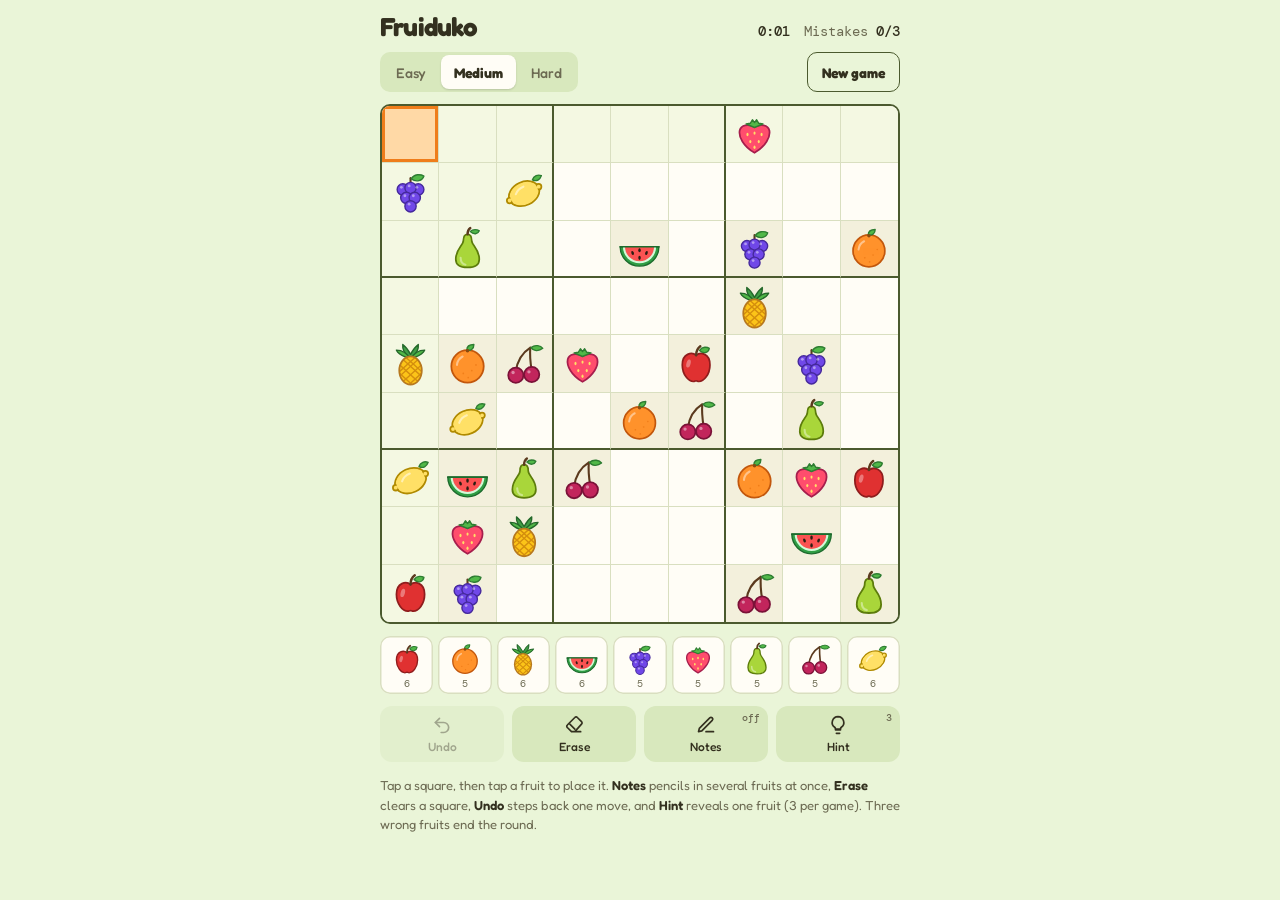
==== commit c53fbe0f: "Update index.html Swap the position of the fruit buttons with the control buttons vertically Add a " ====
--- a/fruiduko/index.html
+++ b/fruiduko/index.html
@@ -156,6 +156,10 @@
 .key:disabled { opacity: .3; cursor: default; }
 .tool:focus-visible, .key:focus-visible, .ghost:focus-visible, .seg button:focus-visible, .go:focus-visible { outline: 2px solid var(--accent); outline-offset: 2px; }
 
+
+/* Short description of the controls under the game */
+.help { margin: 2px 0 0; font-size: 13px; line-height: 1.5; color: var(--muted); text-wrap: pretty; }
+.help b { color: var(--ink); font-weight: 600; }
 
 /* Dialog overlay for the win, game-over and confirm messages */
 .overlay {
@@ -289,6 +293,8 @@
 
   <div class="board" id="board" role="group" aria-label="Sudoku board"></div>
 
+  <div class="pad" id="pad"></div>
+
   <div class="tools">
     <button type="button" class="tool" id="undo"><svg viewBox="0 0 24 24" fill="none" stroke="currentColor" stroke-width="2" stroke-linecap="round" stroke-linejoin="round" aria-hidden="true"><path d="M9 14 4 9l5-5"/><path d="M4 9h10a6 6 0 0 1 0 12h-3"/></svg>Undo</button>
     <button type="button" class="tool" id="erase"><svg viewBox="0 0 24 24" fill="none" stroke="currentColor" stroke-width="2" stroke-linecap="round" stroke-linejoin="round" aria-hidden="true"><path d="M20 20H9l-5-5a2 2 0 0 1 0-3l9-9a2 2 0 0 1 3 0l5 5a2 2 0 0 1 0 3l-8 9"/><path d="M7 11l6 6"/></svg>Erase</button>
@@ -296,8 +302,8 @@
     <button type="button" class="tool" id="hint"><svg viewBox="0 0 24 24" fill="none" stroke="currentColor" stroke-width="2" stroke-linecap="round" stroke-linejoin="round" aria-hidden="true"><path d="M9 18h6"/><path d="M10 22h4"/><path d="M12 2a7 7 0 0 0-4 12.7c.6.5 1 1.3 1 2.3h6c0-1 .4-1.8 1-2.3A7 7 0 0 0 12 2Z"/></svg>Hint<span class="badge" id="hint-badge">3</span></button>
   </div>
 
-  <div class="pad" id="pad"></div>
-
+
+  <p class="help">Tap a square, then tap a fruit to place it. <b>Notes</b> pencils in several fruits at once, <b>Erase</b> clears a square, <b>Undo</b> steps back one move, and <b>Hint</b> reveals one fruit (3 per game). Three wrong fruits end the round.</p>
 </main>
 
 <!-- Dialog used for win, game over and "start a new game?" confirmation (filled in by the script) -->
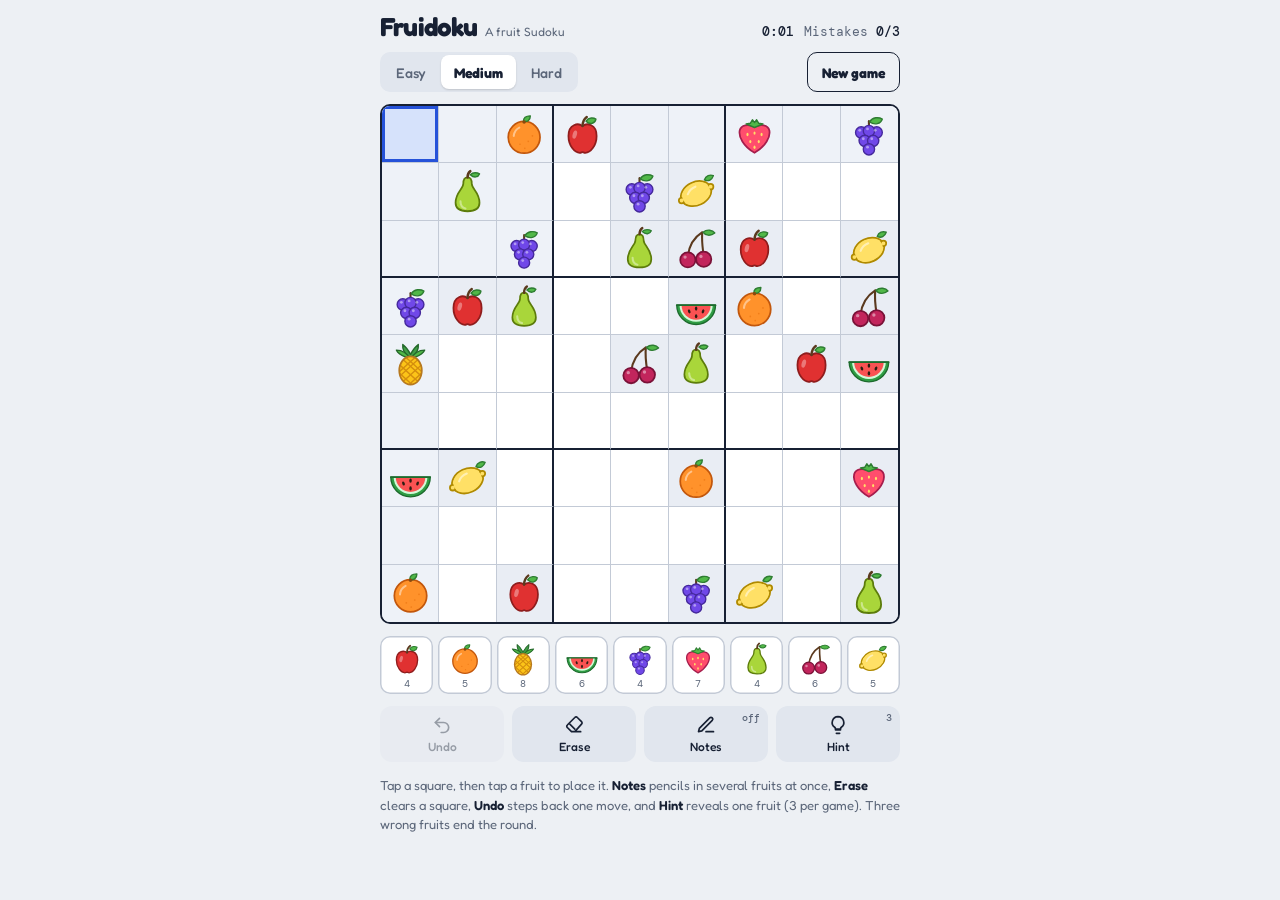
==== commit d91b472c: "Update index.html - The green color do not look good, reverted to the blue one - Added beside the F" ====
--- a/fruiduko/index.html
+++ b/fruiduko/index.html
@@ -1,45 +1,45 @@
 <!doctype html><html><head><meta charset=utf8><meta name=viewport content="width=device-width,initial-scale=1,viewport-fit=cover"><style>:root{color-scheme:light;box-sizing:border-box;padding-top:env(safe-area-inset-top,0px);padding-bottom:env(safe-area-inset-bottom,0px)}html{scroll-padding-top:env(safe-area-inset-top,0px)}body{margin:0;padding:0;font:14px -apple-system,BlinkMacSystemFont,sans-serif;background:#fff;color:#000}img{max-width:100%}[hidden]:not([hidden=until-found i]){display:none!important}</style></head><body>
-<title>Fruiduko</title>
+<title>Fruidoku</title>
 <meta name="claude:viewport-fit-sides" content="cover">
 <link rel="preconnect" href="https://fonts.googleapis.com">
 <link rel="preconnect" href="https://fonts.gstatic.com" crossorigin>
 <link rel="stylesheet" href="https://fonts.googleapis.com/css2?family=Fredoka:wght@400..700&family=DM+Mono:wght@400;500&display=swap">
 <style>
 /* Layout: one centred column. The board is the hero; stats sit above it, tools and number pad below it. */
-/* Colour plan: a fruit stand. Leaf green for actions, orange for the selected cell, lemon for matches, berry red for mistakes. */
+/* Colour plan: cool blue-grey ground so the fruit colours stand out. Blue for actions and selection, berry red for mistakes. */
 :root {
-  --bg: #eaf5d8;
-  --surface: #fffdf6;
-  --ink: #33301f;
-  --muted: #6c6a52;
-  --line: #d9dfc0;
-  --line-strong: #4b5a2e;
-  --accent: #3d8b37;
+  --bg: #edf0f4;
+  --surface: #ffffff;
+  --ink: #172033;
+  --muted: #5b6679;
+  --line: #c3cad6;
+  --line-strong: #172033;
+  --accent: #2552d9;
   --accent-ink: #ffffff;
-  --select-bg: #ffd9a6;
-  --select-ring: #ef7d1a;
-  --given-bg: #f3f0dc;
-  --same: #fff0a8;
-  --peer: #f4f8e2;
-  --bad: #c2284a;
-  --bad-soft: #fcd9df;
-  --panel: #d8e8bd;
+  --select-bg: #d6e2fb;
+  --select-ring: #2552d9;
+  --given-bg: #e9edf4;
+  --same: #e2eaf9;
+  --peer: #eef2f8;
+  --bad: #c62f3e;
+  --bad-soft: #fbdde0;
+  --panel: #e1e6ee;
   --font-display: "Fredoka", "Nunito", system-ui, -apple-system, "Segoe UI", sans-serif;
   --font-mono: "DM Mono", ui-monospace, "SF Mono", Menlo, monospace;
 }
 @media (prefers-color-scheme: dark) {
   :root:not([data-theme="light"]) {
-    --bg: #1a2216; --surface: #252f20; --ink: #f2f1df; --muted: #a8ad92;
-    --line: #3a4730; --line-strong: #a3b78a; --accent: #8ed16c; --accent-ink: #13200c;
-    --select-bg: #5a3a18; --select-ring: #ffa447; --given-bg: #2e3a27; --same: #4f4a1a;
-    --peer: #2b3625; --bad: #ff8095; --bad-soft: #522230; --panel: #34412b; color-scheme: dark;
+    --bg: #0f141d; --surface: #172030; --ink: #e8edf6; --muted: #93a0b8;
+    --line: #2c3850; --line-strong: #8fa0be; --accent: #7fa2ff; --accent-ink: #0f141d;
+    --select-bg: #29407a; --select-ring: #7fa2ff; --given-bg: #1d2740; --same: #22345f;
+    --peer: #1c2638; --bad: #ff8a94; --bad-soft: #4a222a; --panel: #1f2a3e; color-scheme: dark;
   }
 }
 :root[data-theme="dark"] {
-  --bg: #1a2216; --surface: #252f20; --ink: #f2f1df; --muted: #a8ad92;
-  --line: #3a4730; --line-strong: #a3b78a; --accent: #8ed16c; --accent-ink: #13200c;
-  --select-bg: #5a3a18; --select-ring: #ffa447; --given-bg: #2e3a27; --same: #4f4a1a;
-  --peer: #2b3625; --bad: #ff8095; --bad-soft: #522230; --panel: #34412b; color-scheme: dark;
+  --bg: #0f141d; --surface: #172030; --ink: #e8edf6; --muted: #93a0b8;
+  --line: #2c3850; --line-strong: #8fa0be; --accent: #7fa2ff; --accent-ink: #0f141d;
+  --select-bg: #29407a; --select-ring: #7fa2ff; --given-bg: #1d2740; --same: #22345f;
+  --peer: #1c2638; --bad: #ff8a94; --bad-soft: #4a222a; --panel: #1f2a3e; color-scheme: dark;
 }
 
 * { box-sizing: border-box; }
@@ -65,9 +65,11 @@
 }
 
 /* Header: title on the left, timer and mistakes on the right */
-.top { display: flex; align-items: baseline; justify-content: space-between; gap: 12px; }
+.top { display: flex; align-items: baseline; justify-content: space-between; flex-wrap: wrap; gap: 4px 12px; }
+.brand { display: flex; align-items: baseline; gap: 8px; min-width: 0; }
+.tagline { font-size: 12px; color: var(--muted); white-space: nowrap; }
 h1 { margin: 0; font-size: 26px; font-weight: 800; letter-spacing: -0.03em; line-height: 1; text-wrap: balance; }
-.stats { display: flex; gap: 14px; font-family: var(--font-mono); font-size: 14px; color: var(--muted); font-variant-numeric: tabular-nums; }
+.stats { display: flex; gap: 10px; margin-left: auto; font-family: var(--font-mono); font-size: 13px; color: var(--muted); font-variant-numeric: tabular-nums; }
 .stats b { color: var(--ink); font-weight: 500; }
 .stats .warn b { color: var(--bad); }
 
@@ -275,7 +277,7 @@
 <!-- Game screen: header, difficulty, board, tools, number pad -->
 <main class="app">
   <div class="top">
-    <h1>Fruiduko</h1>
+    <div class="brand"><h1>Fruidoku</h1><span class="tagline">A fruit Sudoku</span></div>
     <div class="stats" aria-live="off">
       <span id="timer-wrap"><b id="timer">0:00</b></span>
       <span id="miss-wrap">Mistakes <b id="miss">0/3</b></span>
